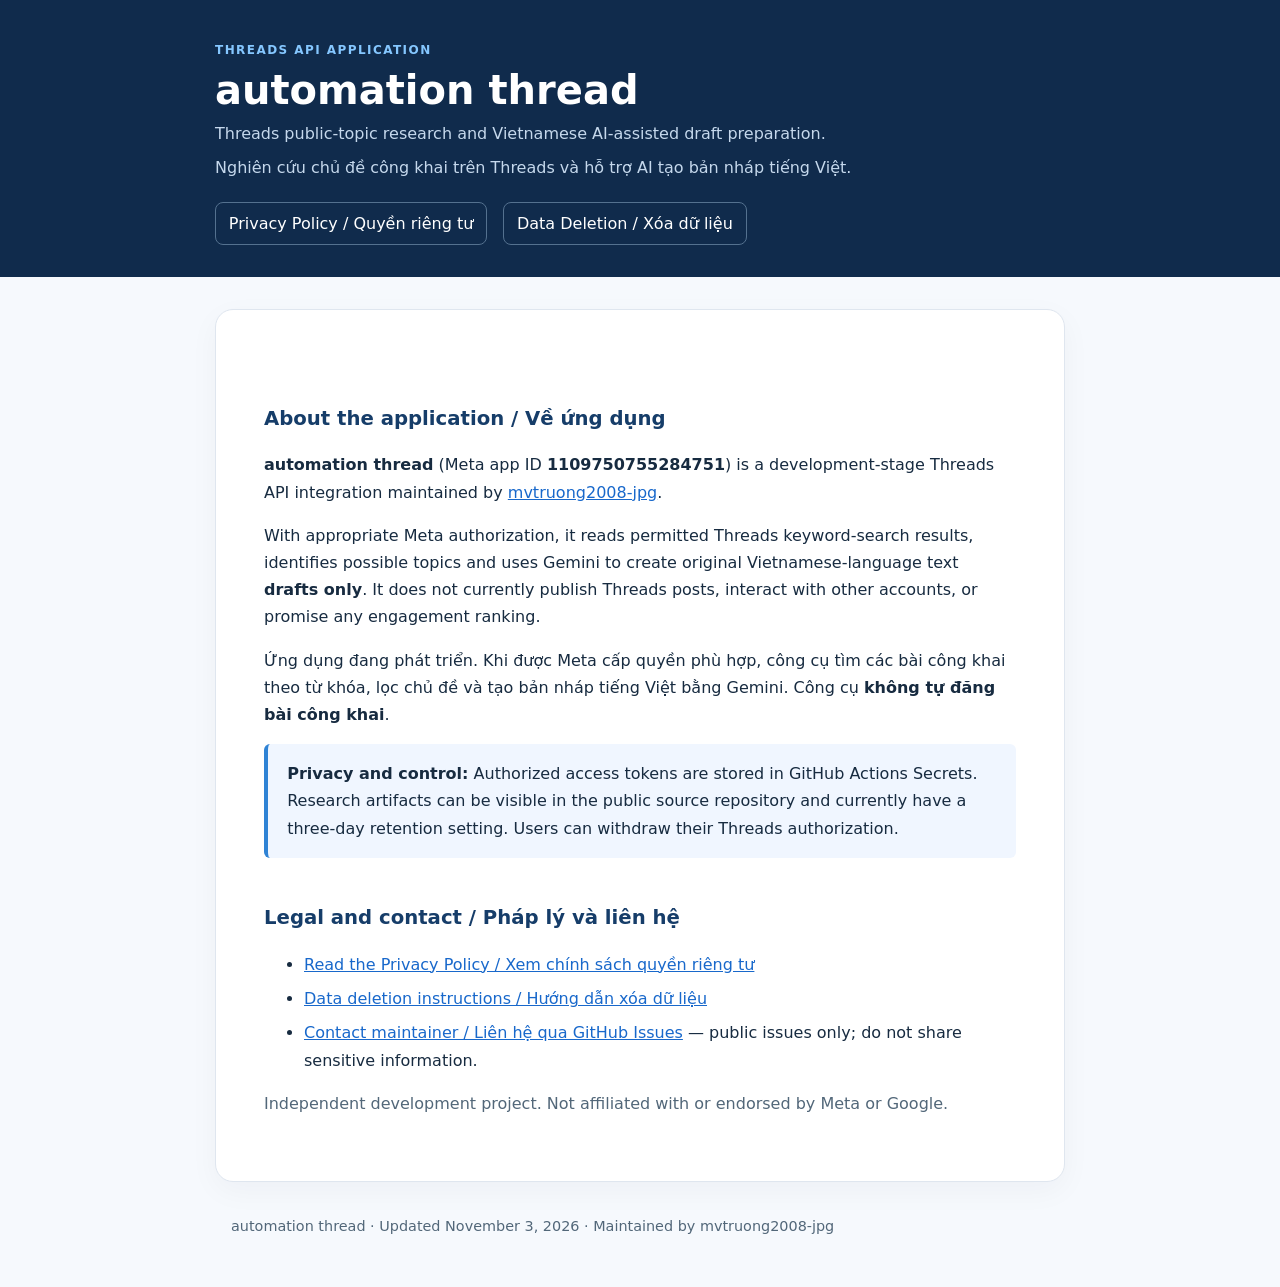
==== docs/index.html @ d68710cf "Add public landing page for Threads Meta app review and legal links" ====
<!doctype html>
<html lang="en"><head><meta charset="utf-8"><meta name="viewport" content="width=device-width,initial-scale=1">
<meta name="robots" content="index,follow"><title>automation thread | Official app information</title>
<meta name="description" content="Information, privacy policy and data deletion details for automation thread, a Meta Threads research and AI drafting app.">
<link rel="stylesheet" href="assets/site.css"></head>
<body><header><div class="container">
<div class="eyebrow">Threads API application</div><h1>automation thread</h1>
<p>Threads public-topic research and Vietnamese AI-assisted draft preparation.</p>
<p>Nghiên cứu chủ đề công khai trên Threads và hỗ trợ AI tạo bản nháp tiếng Việt.</p>
<nav><a href="privacy-policy/">Privacy Policy / Quyền riêng tư</a><a href="data-deletion/">Data Deletion / Xóa dữ liệu</a></nav>
</div></header><main>
<h2>About the application / Về ứng dụng</h2>
<p><strong>automation thread</strong> (Meta app ID <strong>1109750755284751</strong>) is a development-stage Threads API integration maintained by <a href="https://github.com/mvtruong2008-jpg">mvtruong2008-jpg</a>.</p>
<p>With appropriate Meta authorization, it reads permitted Threads keyword-search results, identifies possible topics and uses Gemini to create original Vietnamese-language text <strong>drafts only</strong>. It does not currently publish Threads posts, interact with other accounts, or promise any engagement ranking.</p>
<p>Ứng dụng đang phát triển. Khi được Meta cấp quyền phù hợp, công cụ tìm các bài công khai theo từ khóa, lọc chủ đề và tạo bản nháp tiếng Việt bằng Gemini. Công cụ <strong>không tự đăng bài công khai</strong>.</p>
<div class="notice"><strong>Privacy and control:</strong> Authorized access tokens are stored in GitHub Actions Secrets. Research artifacts can be visible in the public source repository and currently have a three-day retention setting. Users can withdraw their Threads authorization.</div>
<h2>Legal and contact / Pháp lý và liên hệ</h2>
<ul><li><a href="privacy-policy/">Read the Privacy Policy / Xem chính sách quyền riêng tư</a></li>
<li><a href="data-deletion/">Data deletion instructions / Hướng dẫn xóa dữ liệu</a></li>
<li><a href="https://github.com/mvtruong2008-jpg/binance-square-ai-bot/issues">Contact maintainer / Liên hệ qua GitHub Issues</a> — public issues only; do not share sensitive information.</li></ul>
<p class="muted">Independent development project. Not affiliated with or endorsed by Meta or Google.</p>
</main><footer>automation thread · Updated November 3, 2026 · Maintained by mvtruong2008-jpg</footer></body></html>
---- docs/assets/site.css ----
:root {color-scheme:light;--ink:#172b40;--muted:#526779;--blue:#1868cb;--border:#dfe6ef;--bg:#f6f9fd;}
* {box-sizing:border-box;} html{scroll-behavior:smooth;} body{font-family:system-ui,-apple-system,"Segoe UI",Arial,sans-serif;background:var(--bg);color:var(--ink);line-height:1.7;margin:0;}
header{background:#102b4c;color:white;padding:2.5rem 1.3rem 2rem;} header .container{max-width:850px;margin:auto;} header h1{font-size:clamp(1.7rem,5vw,2.5rem);line-height:1.18;margin:.4rem 0;} header p{color:#c5d8ec;margin:.4rem 0;} .eyebrow{letter-spacing:.12em;font-size:.75rem;text-transform:uppercase;font-weight:700;color:#85c7ff;}
main{background:white;max-width:850px;margin:2rem auto;padding:clamp(1.2rem,4vw,3rem);border:1px solid var(--border);border-radius:18px;box-shadow:0 9px 30px rgba(8,28,55,.04);}
h2{font-size:1.23rem;color:#163d69;margin-top:2.5rem;padding-top:.2rem;}h3{font-size:1.05rem;color:#274e78;margin-top:1.5rem;} a{color:var(--blue);}a:hover{text-decoration:none;} p,li{font-size:1rem;}li{margin:.45rem 0;}nav{display:flex;gap:1rem;flex-wrap:wrap;margin-top:1.3rem;} nav a{color:white;text-decoration:none;border:1px solid #54718f;border-radius:8px;padding:.45rem .8rem;}nav a:hover{background:#284b71;}
.notice{background:#f0f6ff;padding:1rem 1.2rem;border-left:4px solid #2f83d5;border-radius:6px;} .muted{color:var(--muted);} .lang{font-size:.8rem;display:inline-block;padding:.25rem .65rem;border:1px solid #c8d6e5;border-radius:20px;color:#35608c;background:#f2f7fc;}
hr{border:0;border-top:1px solid var(--border);margin:2.5rem 0;}footer{max-width:850px;margin:1rem auto 3rem;color:var(--muted);padding:0 1rem;font-size:.9rem;}
@media (max-width:850px){main{margin:1rem .6rem;border-radius:12px;}header{padding:1.6rem 1.2rem;}}
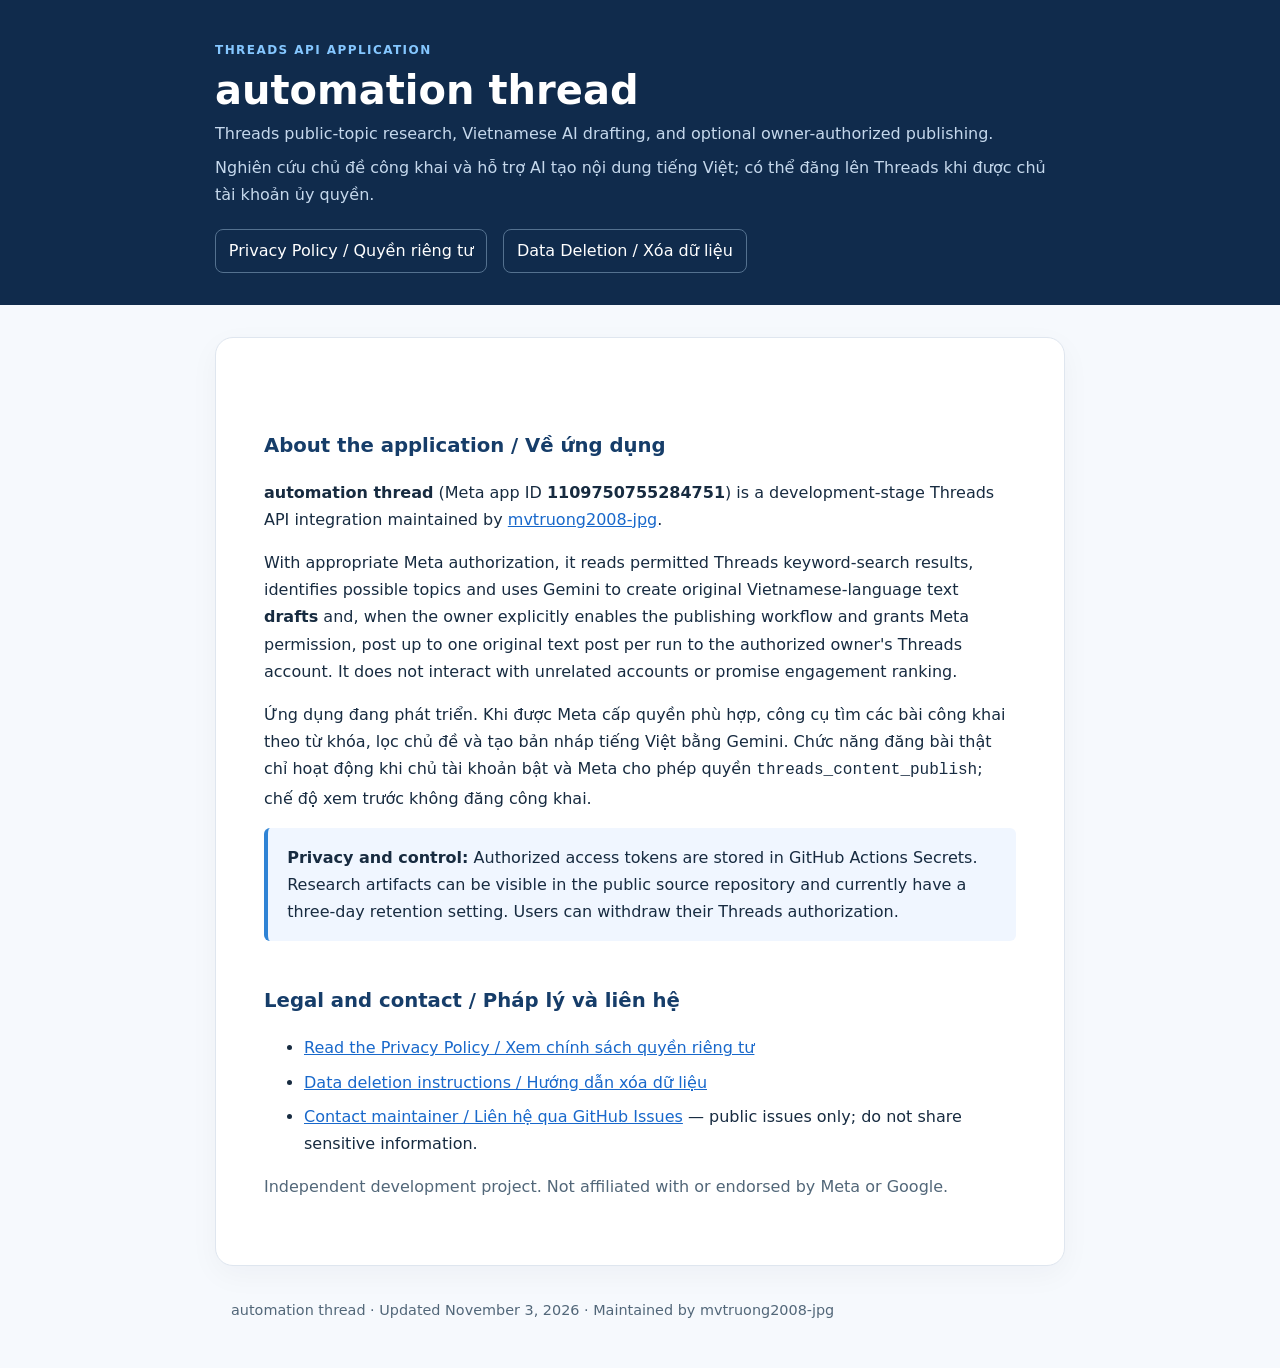
==== commit ae0038b4: "Update public app page for optional owner-authorized official Threads publishing" ====
--- a/docs/index.html
+++ b/docs/index.html
@@ -5,14 +5,14 @@
 <link rel="stylesheet" href="assets/site.css"></head>
 <body><header><div class="container">
 <div class="eyebrow">Threads API application</div><h1>automation thread</h1>
-<p>Threads public-topic research and Vietnamese AI-assisted draft preparation.</p>
-<p>Nghiên cứu chủ đề công khai trên Threads và hỗ trợ AI tạo bản nháp tiếng Việt.</p>
+<p>Threads public-topic research, Vietnamese AI drafting, and optional owner-authorized publishing.</p>
+<p>Nghiên cứu chủ đề công khai và hỗ trợ AI tạo nội dung tiếng Việt; có thể đăng lên Threads khi được chủ tài khoản ủy quyền.</p>
 <nav><a href="privacy-policy/">Privacy Policy / Quyền riêng tư</a><a href="data-deletion/">Data Deletion / Xóa dữ liệu</a></nav>
 </div></header><main>
 <h2>About the application / Về ứng dụng</h2>
 <p><strong>automation thread</strong> (Meta app ID <strong>1109750755284751</strong>) is a development-stage Threads API integration maintained by <a href="https://github.com/mvtruong2008-jpg">mvtruong2008-jpg</a>.</p>
-<p>With appropriate Meta authorization, it reads permitted Threads keyword-search results, identifies possible topics and uses Gemini to create original Vietnamese-language text <strong>drafts only</strong>. It does not currently publish Threads posts, interact with other accounts, or promise any engagement ranking.</p>
-<p>Ứng dụng đang phát triển. Khi được Meta cấp quyền phù hợp, công cụ tìm các bài công khai theo từ khóa, lọc chủ đề và tạo bản nháp tiếng Việt bằng Gemini. Công cụ <strong>không tự đăng bài công khai</strong>.</p>
+<p>With appropriate Meta authorization, it reads permitted Threads keyword-search results, identifies possible topics and uses Gemini to create original Vietnamese-language text <strong>drafts</strong> and, when the owner explicitly enables the publishing workflow and grants Meta permission, post up to one original text post per run to the authorized owner's Threads account. It does not interact with unrelated accounts or promise engagement ranking.</p>
+<p>Ứng dụng đang phát triển. Khi được Meta cấp quyền phù hợp, công cụ tìm các bài công khai theo từ khóa, lọc chủ đề và tạo bản nháp tiếng Việt bằng Gemini. Chức năng đăng bài thật chỉ hoạt động khi chủ tài khoản bật và Meta cho phép quyền <code>threads_content_publish</code>; chế độ xem trước không đăng công khai.</p>
 <div class="notice"><strong>Privacy and control:</strong> Authorized access tokens are stored in GitHub Actions Secrets. Research artifacts can be visible in the public source repository and currently have a three-day retention setting. Users can withdraw their Threads authorization.</div>
 <h2>Legal and contact / Pháp lý và liên hệ</h2>
 <ul><li><a href="privacy-policy/">Read the Privacy Policy / Xem chính sách quyền riêng tư</a></li>
